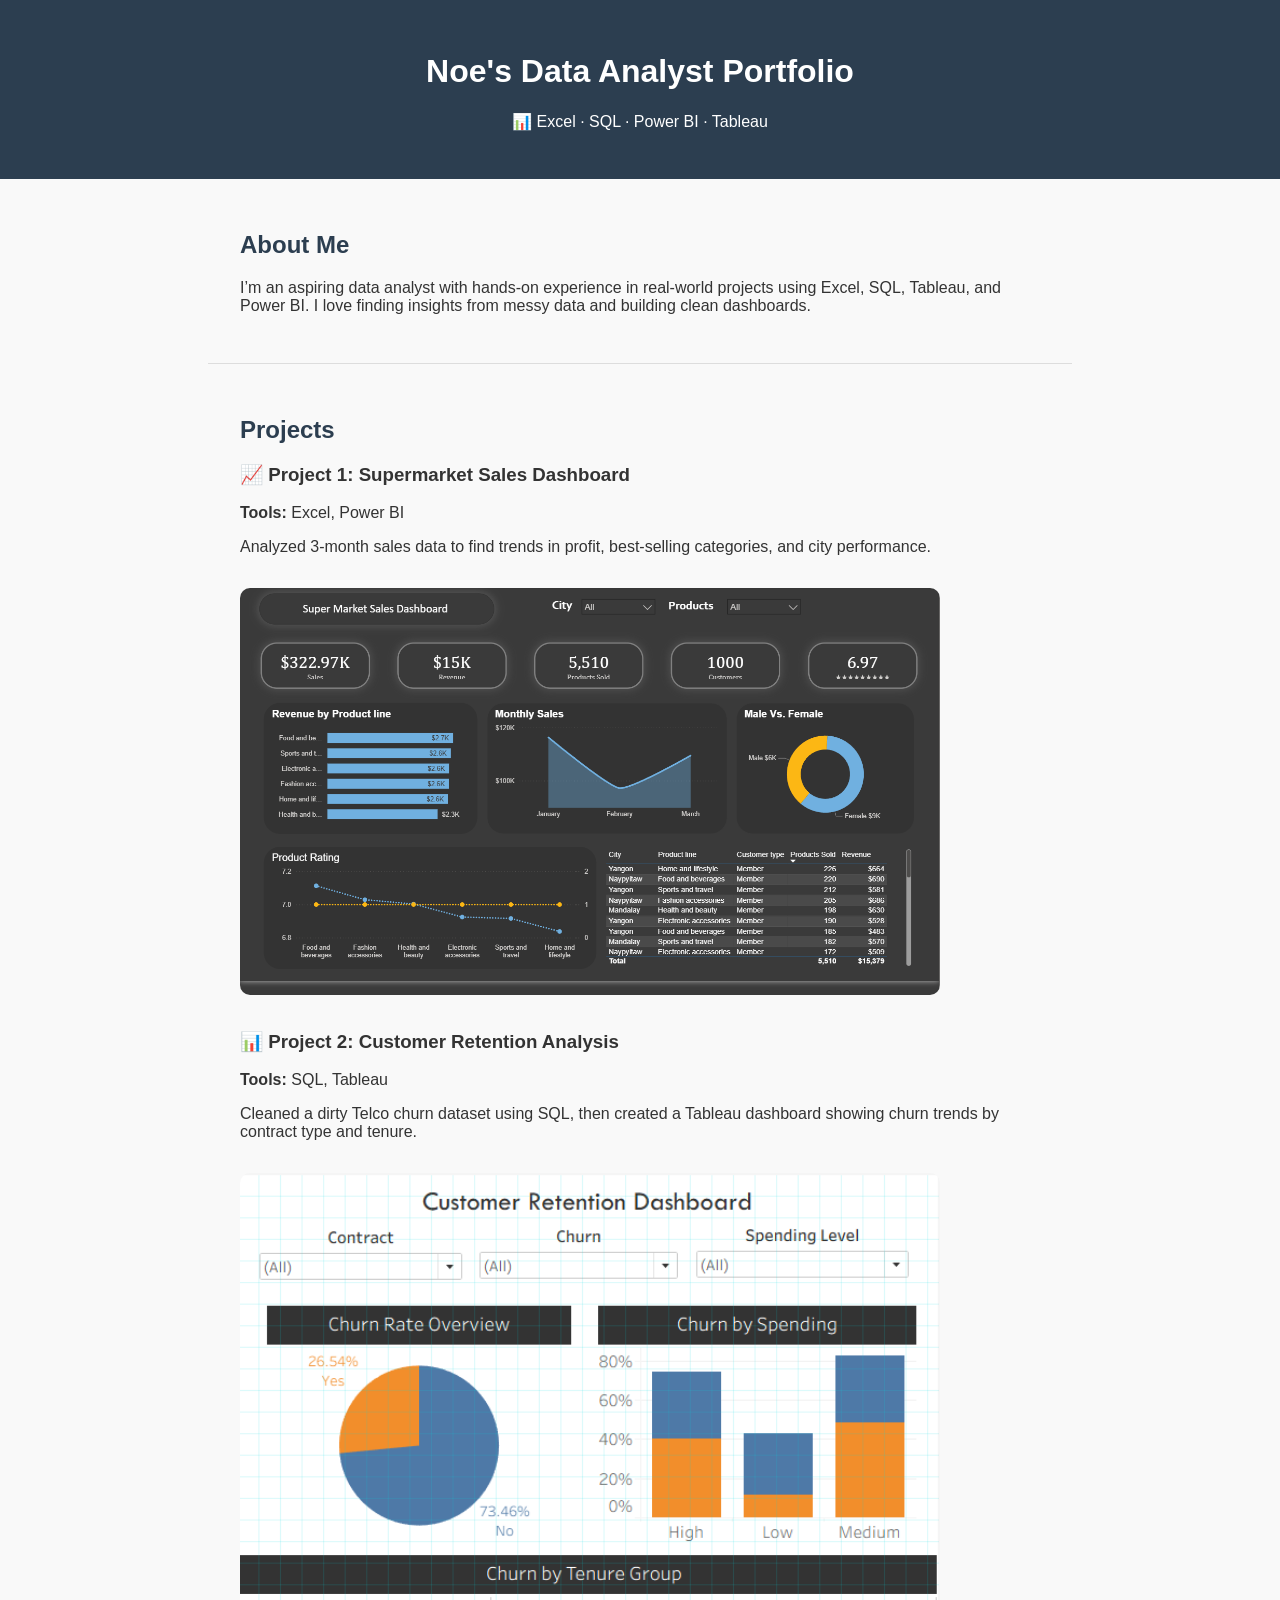
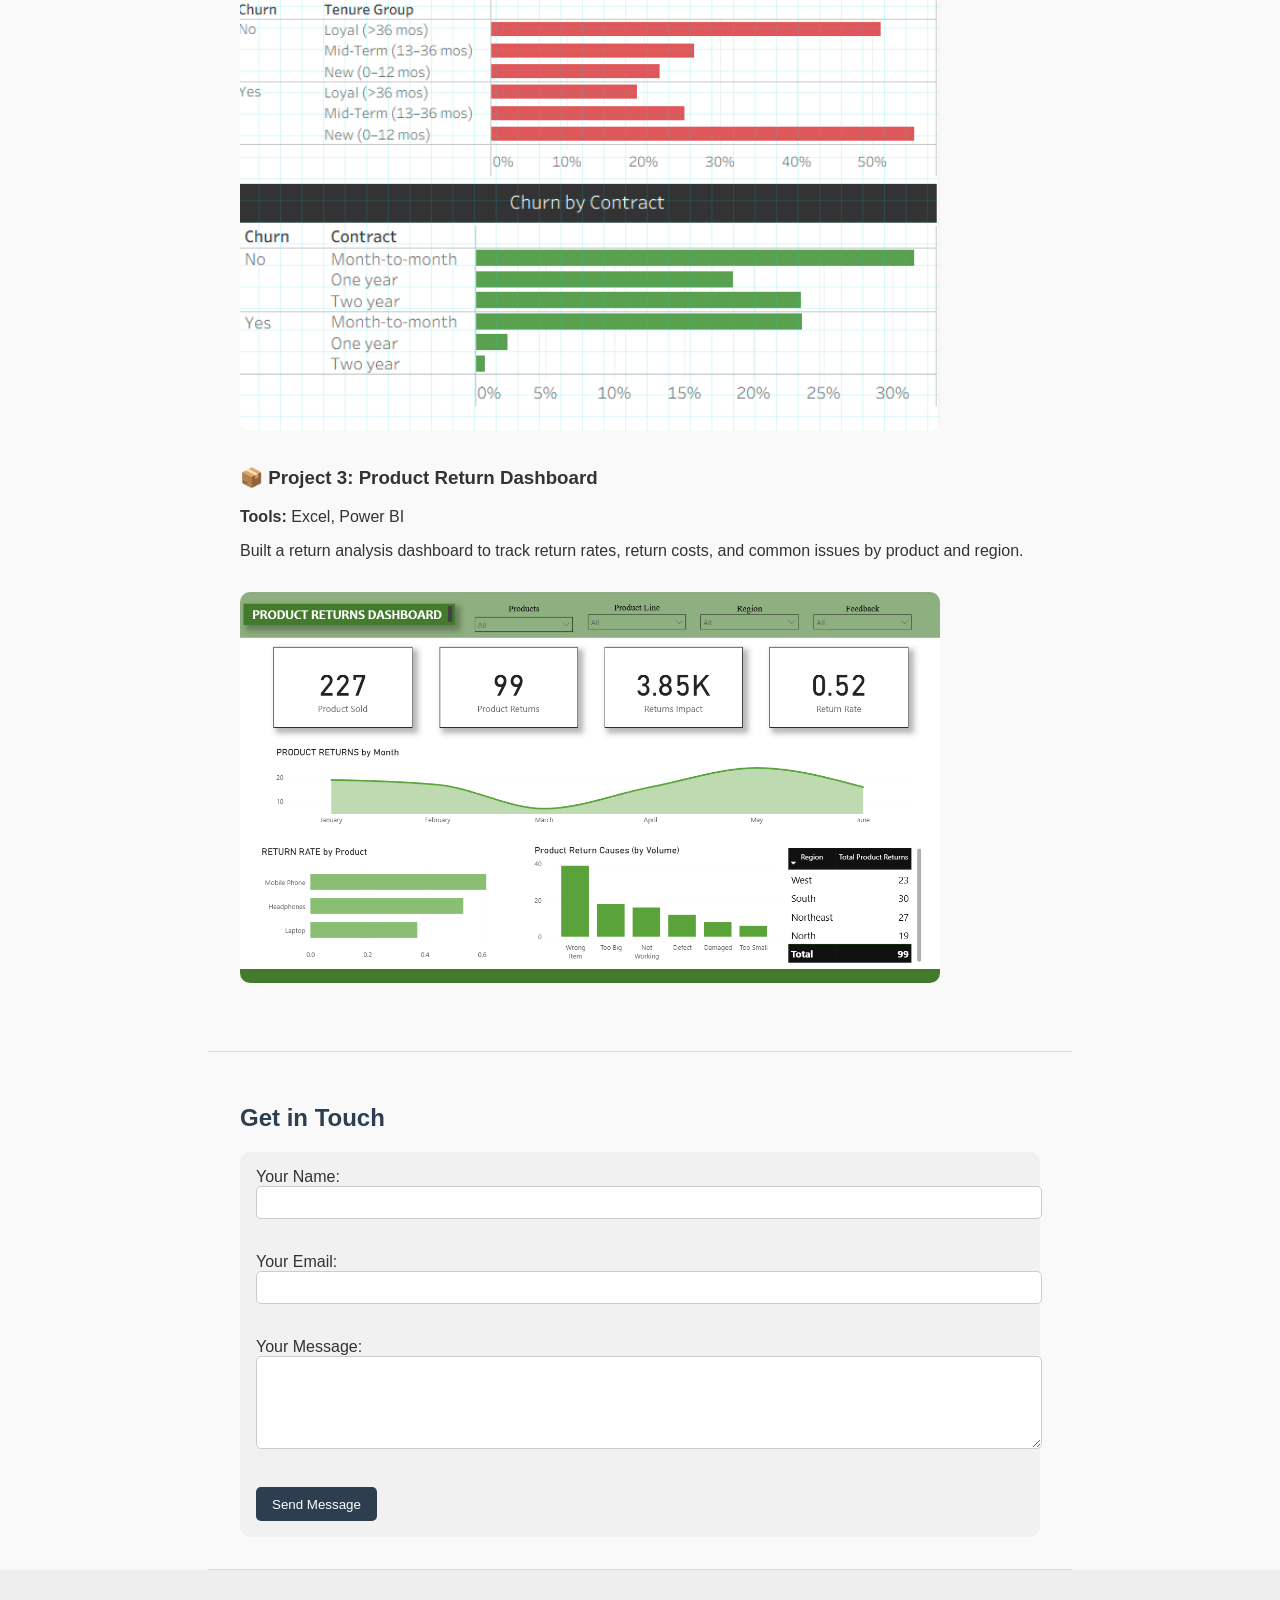
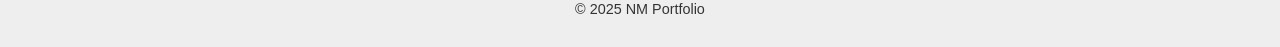
==== index.html @ 923db7e8 "Update index.html" ====
<!DOCTYPE html>
<html lang="en">
<head>
  <meta charset="UTF-8" />
  <meta name="viewport" content="width=device-width, initial-scale=1.0" />
  <title>Data Analyst Portfolio</title>
  <link rel="stylesheet" href="style.css" />
</head>
<body>
  <header>
    <h1>Noe's Data Analyst Portfolio</h1>
    <p>📊 Excel · SQL · Power BI · Tableau</p>
  </header>

  <section id="about">
    <h2>About Me</h2>
    <p>I’m an aspiring data analyst with hands-on experience in real-world projects using Excel, SQL, Tableau, and Power BI. I love finding insights from messy data and building clean dashboards.</p>
  </section>

  <section id="projects">
    <h2>Projects</h2>

    <div class="project">
      <h3>📈 Project 1: Supermarket Sales Dashboard</h3>
      <p><strong>Tools:</strong> Excel, Power BI</p>
      <p>Analyzed 3-month sales data to find trends in profit, best-selling categories, and city performance.</p>
      <img src="supermarket_analysis_db.png" alt="Supermarket Dashboard" />
    </div>

    <div class="project">
      <h3>📊 Project 2: Customer Retention Analysis</h3>
      <p><strong>Tools:</strong> SQL, Tableau</p>
      <p>Cleaned a dirty Telco churn dataset using SQL, then created a Tableau dashboard showing churn trends by contract type and tenure.</p>
      <img src="custmer_retention_db.png" alt="Customer Churn Dashboard" />
    </div>

    <div class="project">
      <h3>📦 Project 3: Product Return Dashboard</h3>
      <p><strong>Tools:</strong> Excel, Power BI</p>
      <p>Built a return analysis dashboard to track return rates, return costs, and common issues by product and region.</p>
      <img src="product_return_db.png" alt="Product Return Dashboard" />
    </div>
  </section>

 <section id="contact">
  <h2>Get in Touch</h2>
  <form action="https://formspree.io/f/xvgqgekr" method="POST">
    
    <!-- 🛡️ Hidden field to catch spam bots -->
    <input type="text" name="_gotcha" style="display:none">

    <!-- 🔁 Redirect after successful submission -->
    <input type="hidden" name="_redirect" value="https://nmanalytics.github.io/thankyou.html">

    <label>Your Name:</label><br>
    <input type="text" name="name" required><br><br>

    <label>Your Email:</label><br>
    <input type="email" name="email" required><br><br>

    <label>Your Message:</label><br>
    <textarea name="message" rows="5" required></textarea><br><br>

    <button type="submit">Send Message</button>
  </form>
</section>

  <footer>
    <p>&copy; 2025 NM Portfolio</p>
  </footer>
</body>
</html>
---- style.css ----
body {
  font-family: 'Segoe UI', sans-serif;
  margin: 0;
  padding: 0;
  background-color: #f9f9f9;
  color: #333;
}

header {
  background-color: #2c3e50;
  color: white;
  padding: 2rem;
  text-align: center;
}

section {
  max-width: 800px;
  margin: auto;
  padding: 2rem;
  border-bottom: 1px solid #ddd;
}

h2 {
  color: #2c3e50;
}

.project {
  margin-bottom: 2rem;
}

.project img {
  width: 100%;
  max-width: 700px;
  border-radius: 10px;
  margin-top: 1rem;
}

footer {
  text-align: center;
  padding: 1rem;
  background-color: #eee;
  font-size: 0.9rem;
}

form {
  background-color: #f1f1f1;
  padding: 1rem;
  border-radius: 10px;
}

input, textarea {
  width: 100%;
  padding: 0.5rem;
  margin-bottom: 1rem;
  border: 1px solid #ccc;
  border-radius: 5px;
}

button {
  background-color: #2c3e50;
  color: white;
  padding: 0.6rem 1rem;
  border: none;
  border-radius: 5px;
  cursor: pointer;
}

button:hover {
  background-color: #1a252f;
}
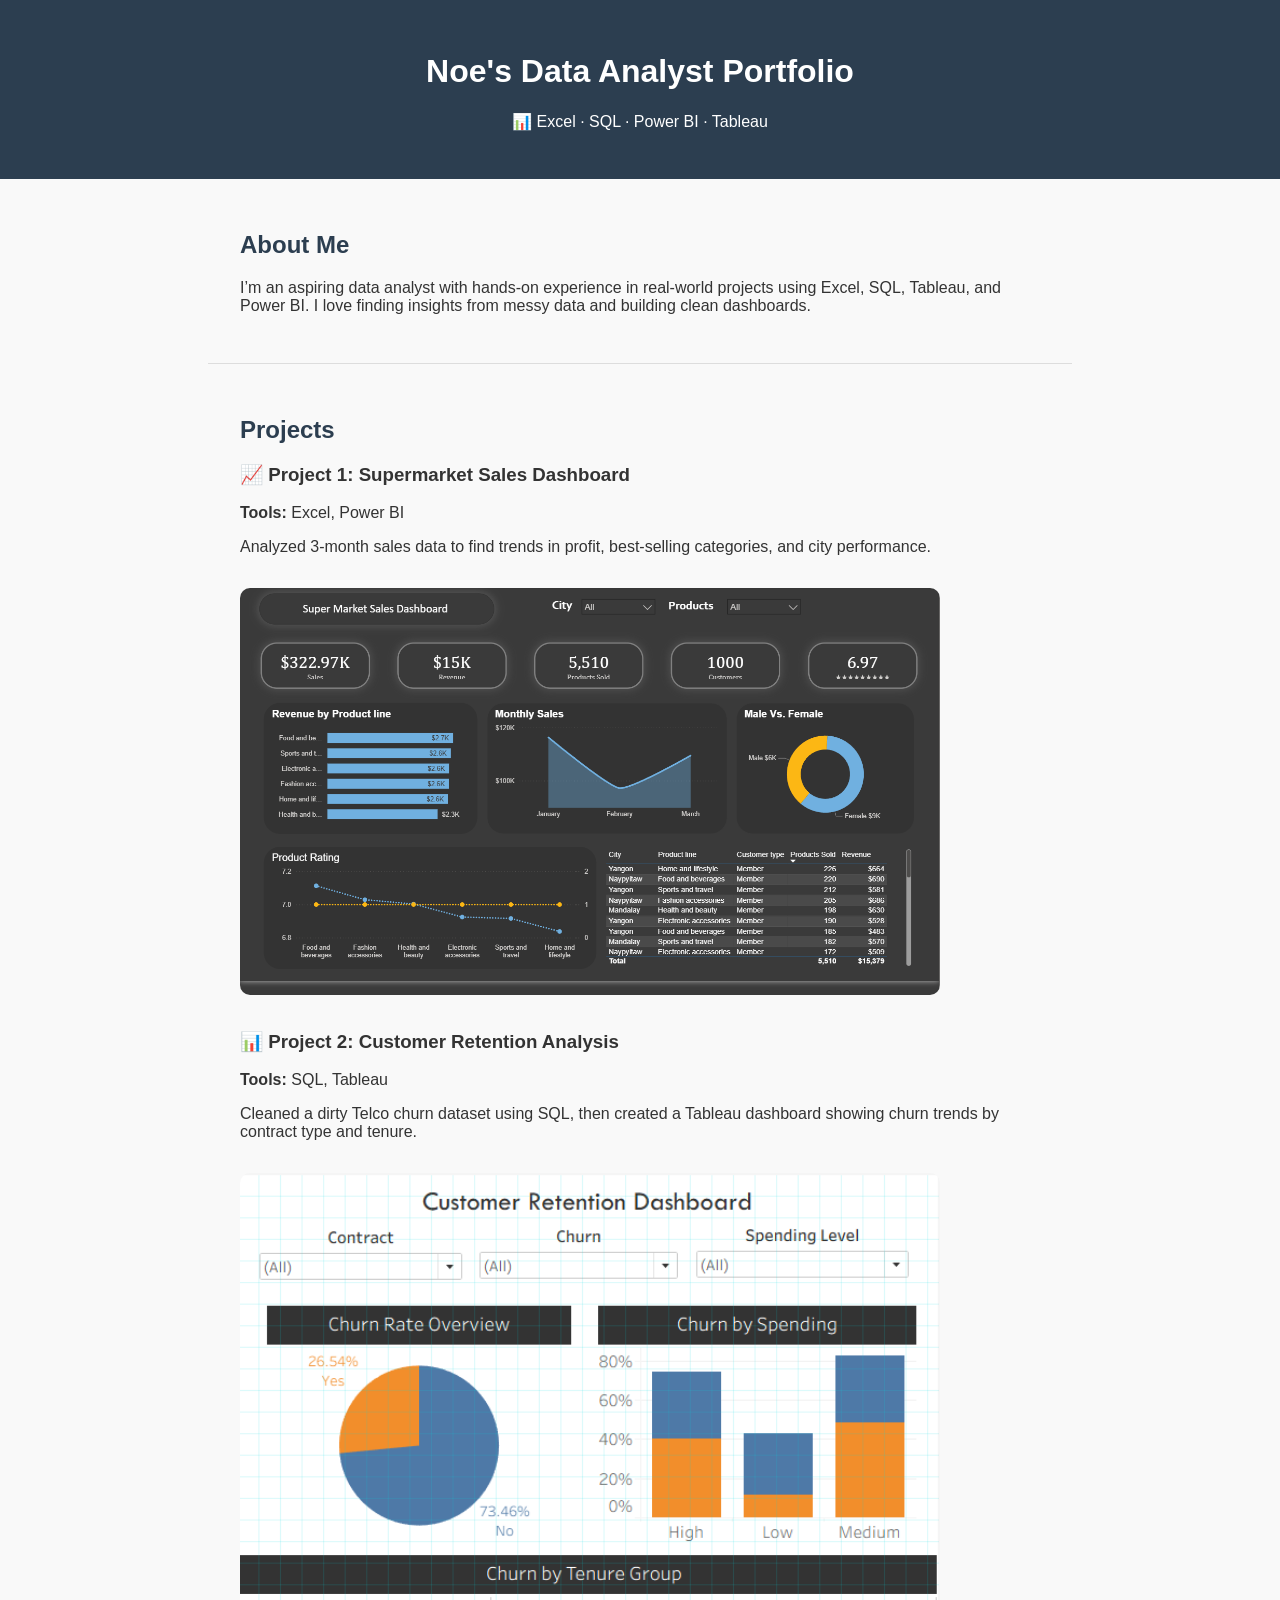
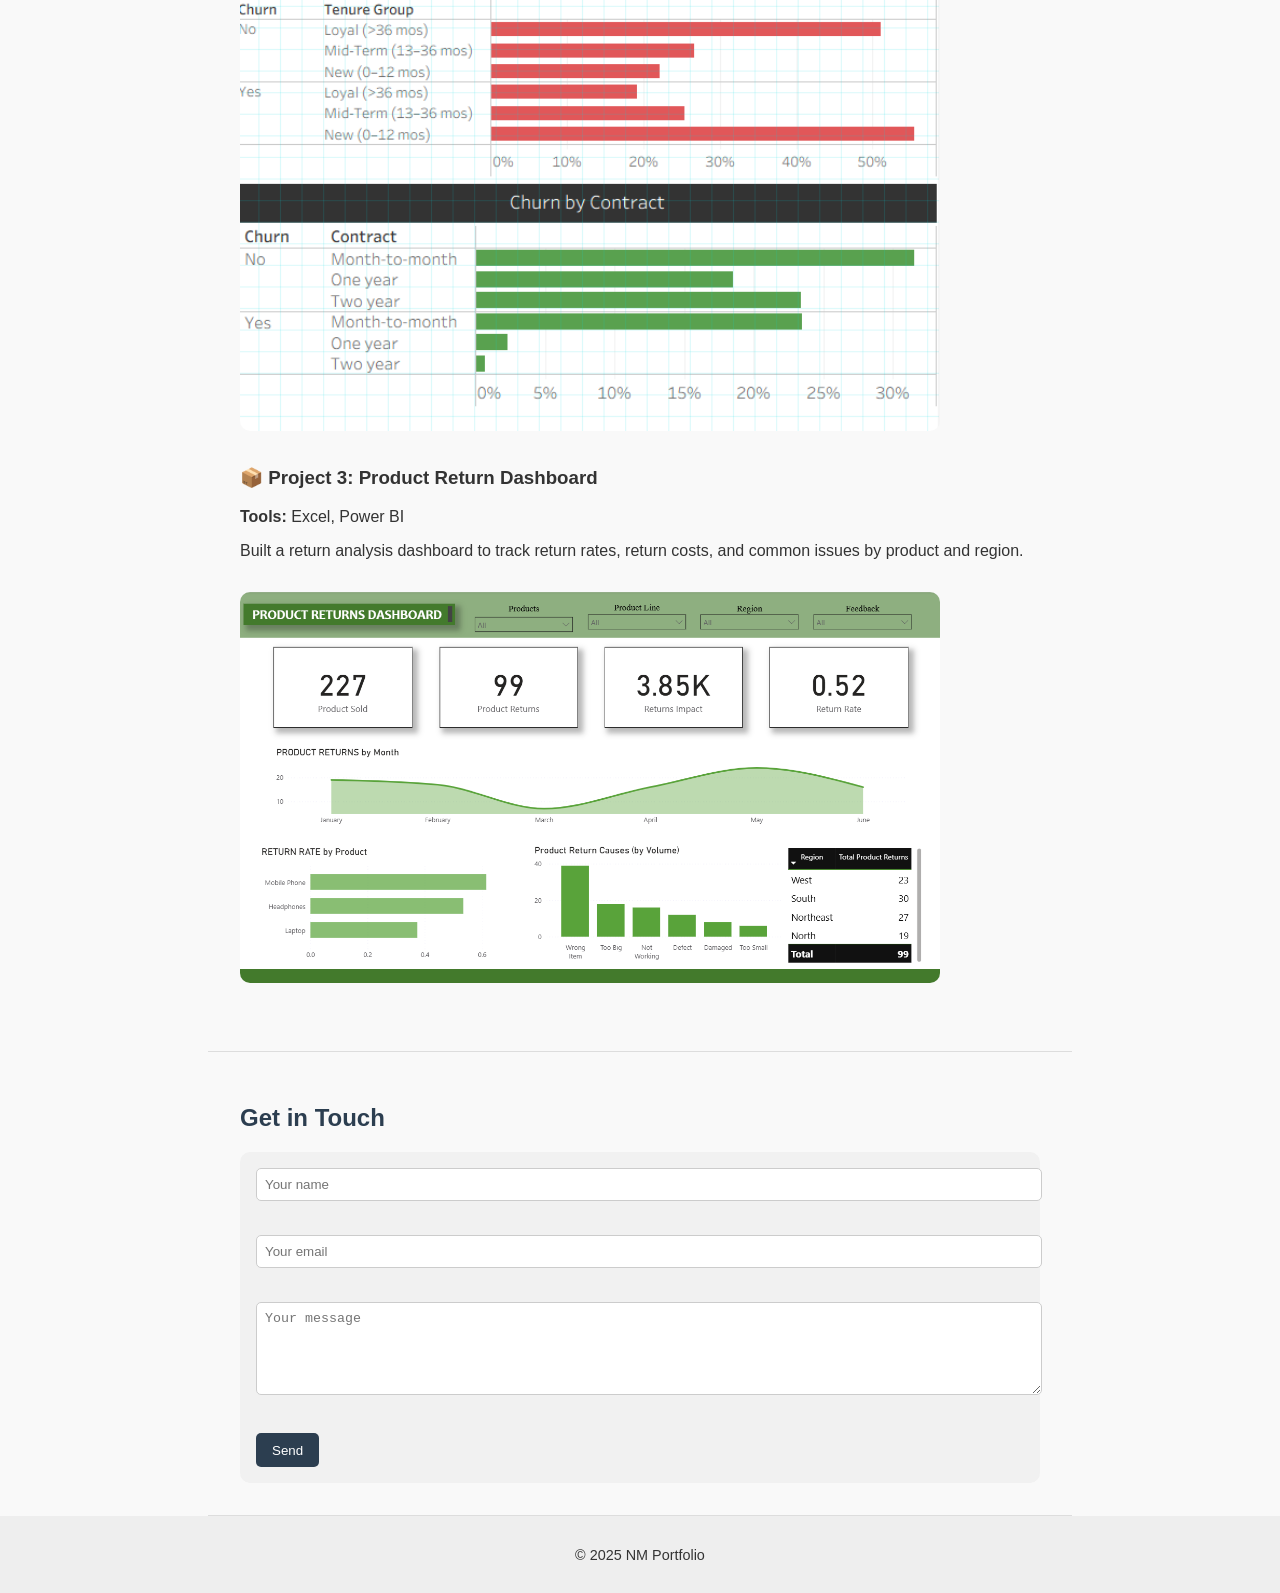
==== commit 2d44059f: "Update index.html" ====
--- a/index.html
+++ b/index.html
@@ -3,7 +3,7 @@
 <head>
   <meta charset="UTF-8" />
   <meta name="viewport" content="width=device-width, initial-scale=1.0" />
-  <title>Data Analyst Portfolio</title>
+  <title>Noe's Data Analyst Portfolio</title>
   <link rel="stylesheet" href="style.css" />
 </head>
 <body>
@@ -42,28 +42,15 @@
     </div>
   </section>
 
- <section id="contact">
-  <h2>Get in Touch</h2>
-  <form action="https://formspree.io/f/xvgqgekr" method="POST">
-    
-    <!-- 🛡️ Hidden field to catch spam bots -->
-    <input type="text" name="_gotcha" style="display:none">
-
-    <!-- 🔁 Redirect after successful submission -->
-    <input type="hidden" name="_redirect" value="https://nmanalytics.github.io/thankyou.html">
-
-    <label>Your Name:</label><br>
-    <input type="text" name="name" required><br><br>
-
-    <label>Your Email:</label><br>
-    <input type="email" name="email" required><br><br>
-
-    <label>Your Message:</label><br>
-    <textarea name="message" rows="5" required></textarea><br><br>
-
-    <button type="submit">Send Message</button>
-  </form>
-</section>
+  <section id="contact">
+    <h2>Get in Touch</h2>
+    <form action="https://formspree.io/f/xvgqgekr" method="POST">
+      <input type="text" name="name" placeholder="Your name" required><br><br>
+      <input type="email" name="email" placeholder="Your email" required><br><br>
+      <textarea name="message" rows="5" placeholder="Your message" required></textarea><br><br>
+      <button type="submit">Send</button>
+    </form>
+  </section>
 
   <footer>
     <p>&copy; 2025 NM Portfolio</p>
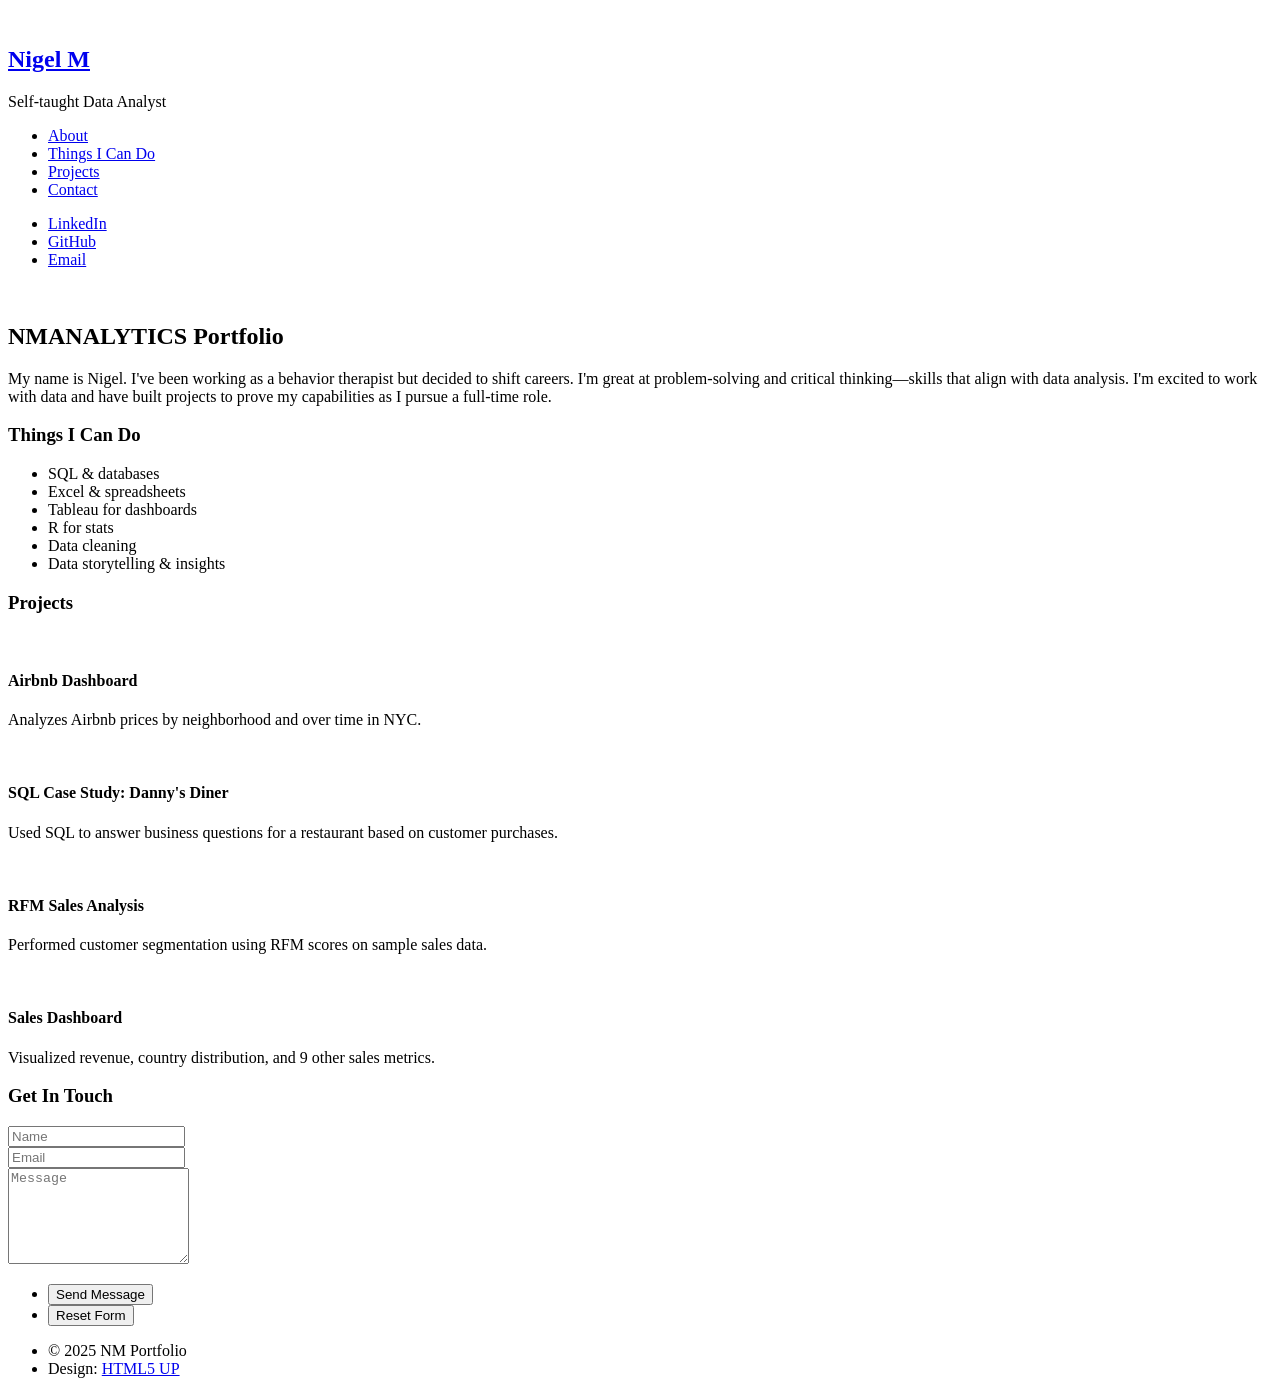
==== commit 1c179d50: "Update index.html" ====
--- a/index.html
+++ b/index.html
@@ -1,59 +1,153 @@
 <!DOCTYPE html>
 <html lang="en">
 <head>
-  <meta charset="UTF-8" />
-  <meta name="viewport" content="width=device-width, initial-scale=1.0" />
+  <meta charset="utf-8">
+  <meta name="viewport" content="width=device-width, initial-scale=1, user-scalable=no">
   <title>Noe's Data Analyst Portfolio</title>
-  <link rel="stylesheet" href="style.css" />
+  <link rel="stylesheet" href="assets/css/main.css">
 </head>
 <body>
-  <header>
-    <h1>Noe's Data Analyst Portfolio</h1>
-    <p>📊 Excel · SQL · Power BI · Tableau</p>
-  </header>
 
-  <section id="about">
-    <h2>About Me</h2>
-    <p>I’m an aspiring data analyst with hands-on experience in real-world projects using Excel, SQL, Tableau, and Power BI. I love finding insights from messy data and building clean dashboards.</p>
+  <!-- Header -->
+  <section id="header">
+    <header>
+      <span class="image avatar"><img src="images/Moxam_Nigel (1).JPG" alt=""></span>
+      <h1 id="logo"><a href="#">Nigel M</a></h1>
+      <p>Self-taught Data Analyst</p>
+    </header>
+    <nav id="nav">
+      <ul>
+        <li><a href="#one" class="scrolly">About</a></li>
+        <li><a href="#two" class="scrolly">Things I Can Do</a></li>
+        <li><a href="#three" class="scrolly active">Projects</a></li>
+        <li><a href="#four" class="scrolly">Contact</a></li>
+      </ul>
+    </nav>
+    <footer>
+      <ul class="icons">
+        <li><a href="https://www.linkedin.com/in/nigel-moxam/" target="_blank" class="icon brands fa-linkedin"><span class="label">LinkedIn</span></a></li>
+        <li><a href="https://github.com/NMAnalytics" target="_blank" class="icon brands fa-github"><span class="label">GitHub</span></a></li>
+        <li><a href="mailto:nigel.moxam96@gmail.com" class="icon solid fa-envelope"><span class="label">Email</span></a></li>
+      </ul>
+    </footer>
   </section>
 
-  <section id="projects">
-    <h2>Projects</h2>
+  <!-- Wrapper -->
+  <div id="wrapper">
 
-    <div class="project">
-      <h3>📈 Project 1: Supermarket Sales Dashboard</h3>
-      <p><strong>Tools:</strong> Excel, Power BI</p>
-      <p>Analyzed 3-month sales data to find trends in profit, best-selling categories, and city performance.</p>
-      <img src="supermarket_analysis_db.png" alt="Supermarket Dashboard" />
-    </div>
+    <!-- About -->
+    <section id="one" class="inactive">
+      <div class="image main" data-position="center">
+        <img src="images/financial-graph-on-technology-abstract-background-picture-id913219882.jpg" alt="">
+      </div>
+      <div class="container">
+        <header class="major">
+          <h2>NMANALYTICS Portfolio</h2>
+        </header>
+        <p>My name is Nigel. I've been working as a behavior therapist but decided to shift careers. I'm great at problem-solving and critical thinking—skills that align with data analysis. I'm excited to work with data and have built projects to prove my capabilities as I pursue a full-time role.</p>
+      </div>
+    </section>
 
-    <div class="project">
-      <h3>📊 Project 2: Customer Retention Analysis</h3>
-      <p><strong>Tools:</strong> SQL, Tableau</p>
-      <p>Cleaned a dirty Telco churn dataset using SQL, then created a Tableau dashboard showing churn trends by contract type and tenure.</p>
-      <img src="custmer_retention_db.png" alt="Customer Churn Dashboard" />
-    </div>
+    <!-- Skills -->
+    <section id="two" class="inactive">
+      <div class="container">
+        <h3>Things I Can Do</h3>
+        <ul class="feature-icons">
+          <li class="icon solid fa-code">SQL & databases</li>
+          <li class="icon solid fa-cubes">Excel & spreadsheets</li>
+          <li class="icon solid fa-book">Tableau for dashboards</li>
+          <li class="icon solid fa-coffee">R for stats</li>
+          <li class="icon solid fa-bolt">Data cleaning</li>
+          <li class="icon solid fa-users">Data storytelling & insights</li>
+        </ul>
+      </div>
+    </section>
 
-    <div class="project">
-      <h3>📦 Project 3: Product Return Dashboard</h3>
-      <p><strong>Tools:</strong> Excel, Power BI</p>
-      <p>Built a return analysis dashboard to track return rates, return costs, and common issues by product and region.</p>
-      <img src="product_return_db.png" alt="Product Return Dashboard" />
-    </div>
-  </section>
+    <!-- Projects -->
+    <section id="three">
+      <div class="container">
+        <h3>Projects</h3>
+        <div class="features">
+          <article>
+            <a href="https://public.tableau.com/app/profile/nmanalytics/viz/Airbnb_16697512458380/Dashboard1" target="_blank" class="image"><img src="images/Airb.jpeg" alt=""></a>
+            <div class="inner">
+              <h4>Airbnb Dashboard</h4>
+              <p>Analyzes Airbnb prices by neighborhood and over time in NYC.</p>
+            </div>
+          </article>
+          <article>
+            <a href="https://github.com/NMAnalytics/Project-1-" target="_blank" class="image"><img src="images/dannys.diner_1_400x300.jpg" alt=""></a>
+            <div class="inner">
+              <h4>SQL Case Study: Danny's Diner</h4>
+              <p>Used SQL to answer business questions for a restaurant based on customer purchases.</p>
+            </div>
+          </article>
+          <article>
+            <a href="https://github.com/NMAnalytics/Project-2" target="_blank" class="image"><img src="images/chart-data-desk.jpg" alt=""></a>
+            <div class="inner">
+              <h4>RFM Sales Analysis</h4>
+              <p>Performed customer segmentation using RFM scores on sample sales data.</p>
+            </div>
+          </article>
+          <article>
+            <a href="https://public.tableau.com/app/profile/nmanalytics/viz/DataProject2_16763968633230/Dashboard4" target="_blank" class="image"><img src="images/inputs_tableau pic.png" alt=""></a>
+            <div class="inner">
+              <h4>Sales Dashboard</h4>
+              <p>Visualized revenue, country distribution, and 9 other sales metrics.</p>
+            </div>
+          </article>
+        </div>
+      </div>
+    </section>
 
-  <section id="contact">
-    <h2>Get in Touch</h2>
-    <form action="https://formspree.io/f/xvgqgekr" method="POST">
-      <input type="text" name="name" placeholder="Your name" required><br><br>
-      <input type="email" name="email" placeholder="Your email" required><br><br>
-      <textarea name="message" rows="5" placeholder="Your message" required></textarea><br><br>
-      <button type="submit">Send</button>
-    </form>
-  </section>
+    <!-- Contact -->
+    <section id="four">
+      <div class="container">
+        <h3>Get In Touch</h3>
+        <form action="https://formspree.io/f/xvgqgekr" method="POST">
+          <div class="row gtr-uniform">
+            <div class="col-6 col-12-xsmall">
+              <input type="text" name="name" placeholder="Name" required />
+            </div>
+            <div class="col-6 col-12-xsmall">
+              <input type="email" name="email" placeholder="Email" required />
+            </div>
+            <div class="col-12">
+              <textarea name="message" placeholder="Message" rows="6" required></textarea>
+            </div>
+            <div class="col-12">
+              <ul class="actions">
+                <li><input type="submit" class="primary" value="Send Message"></li>
+                <li><input type="reset" value="Reset Form"></li>
+              </ul>
+            </div>
+          </div>
+        </form>
+      </div>
+    </section>
 
-  <footer>
-    <p>&copy; 2025 NM Portfolio</p>
-  </footer>
+    <!-- Footer -->
+    <section id="footer">
+      <div class="container">
+        <ul class="copyright">
+          <li>&copy; 2025 NM Portfolio</li>
+          <li>Design: <a href="http://html5up.net">HTML5 UP</a></li>
+        </ul>
+      </div>
+    </section>
+
+  </div>
+
+  <!-- Scripts (Temporarily disabled to prevent form interference) -->
+  <!--
+  <script src="assets/js/jquery.min.js"></script>
+  <script src="assets/js/jquery.scrollex.min.js"></script>
+  <script src="assets/js/jquery.scrolly.min.js"></script>
+  <script src="assets/js/browser.min.js"></script>
+  <script src="assets/js/breakpoints.min.js"></script>
+  <script src="assets/js/util.js"></script>
+  <script src="assets/js/main.js"></script>
+  -->
+
 </body>
 </html>
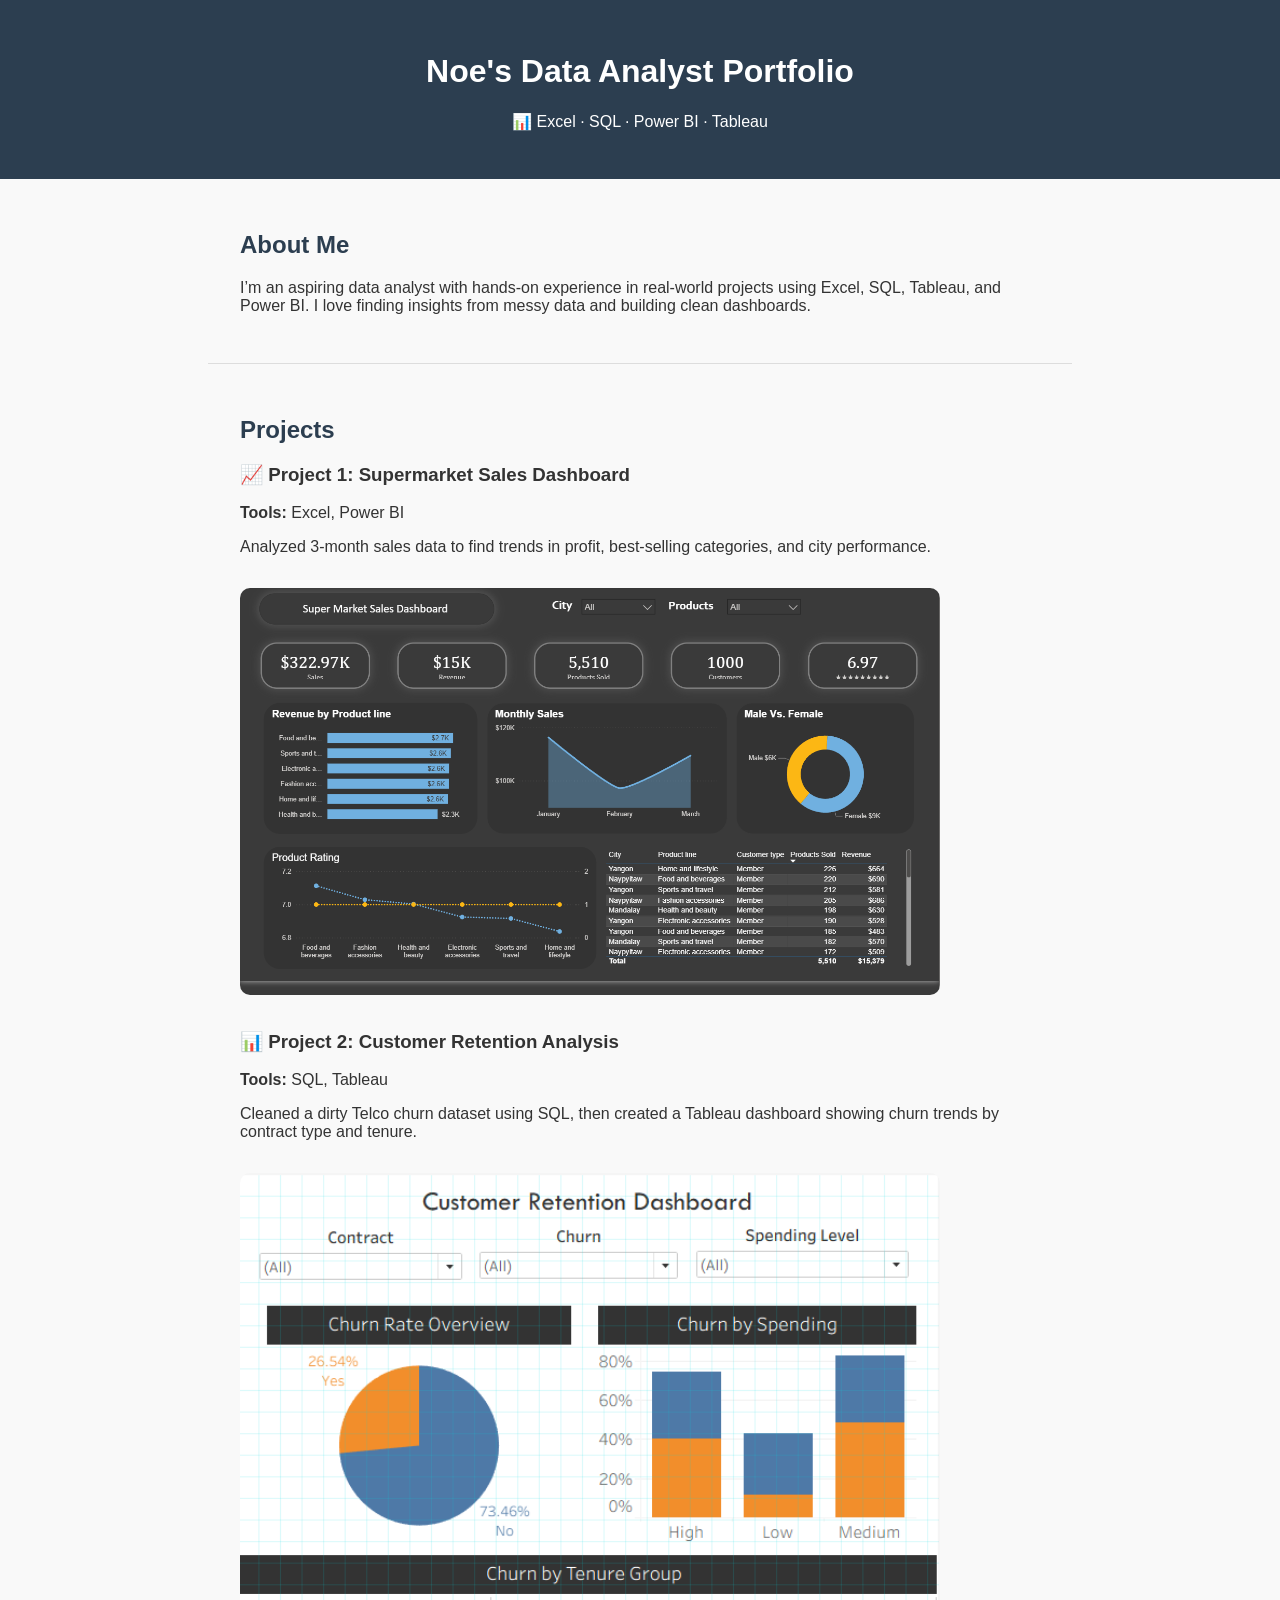
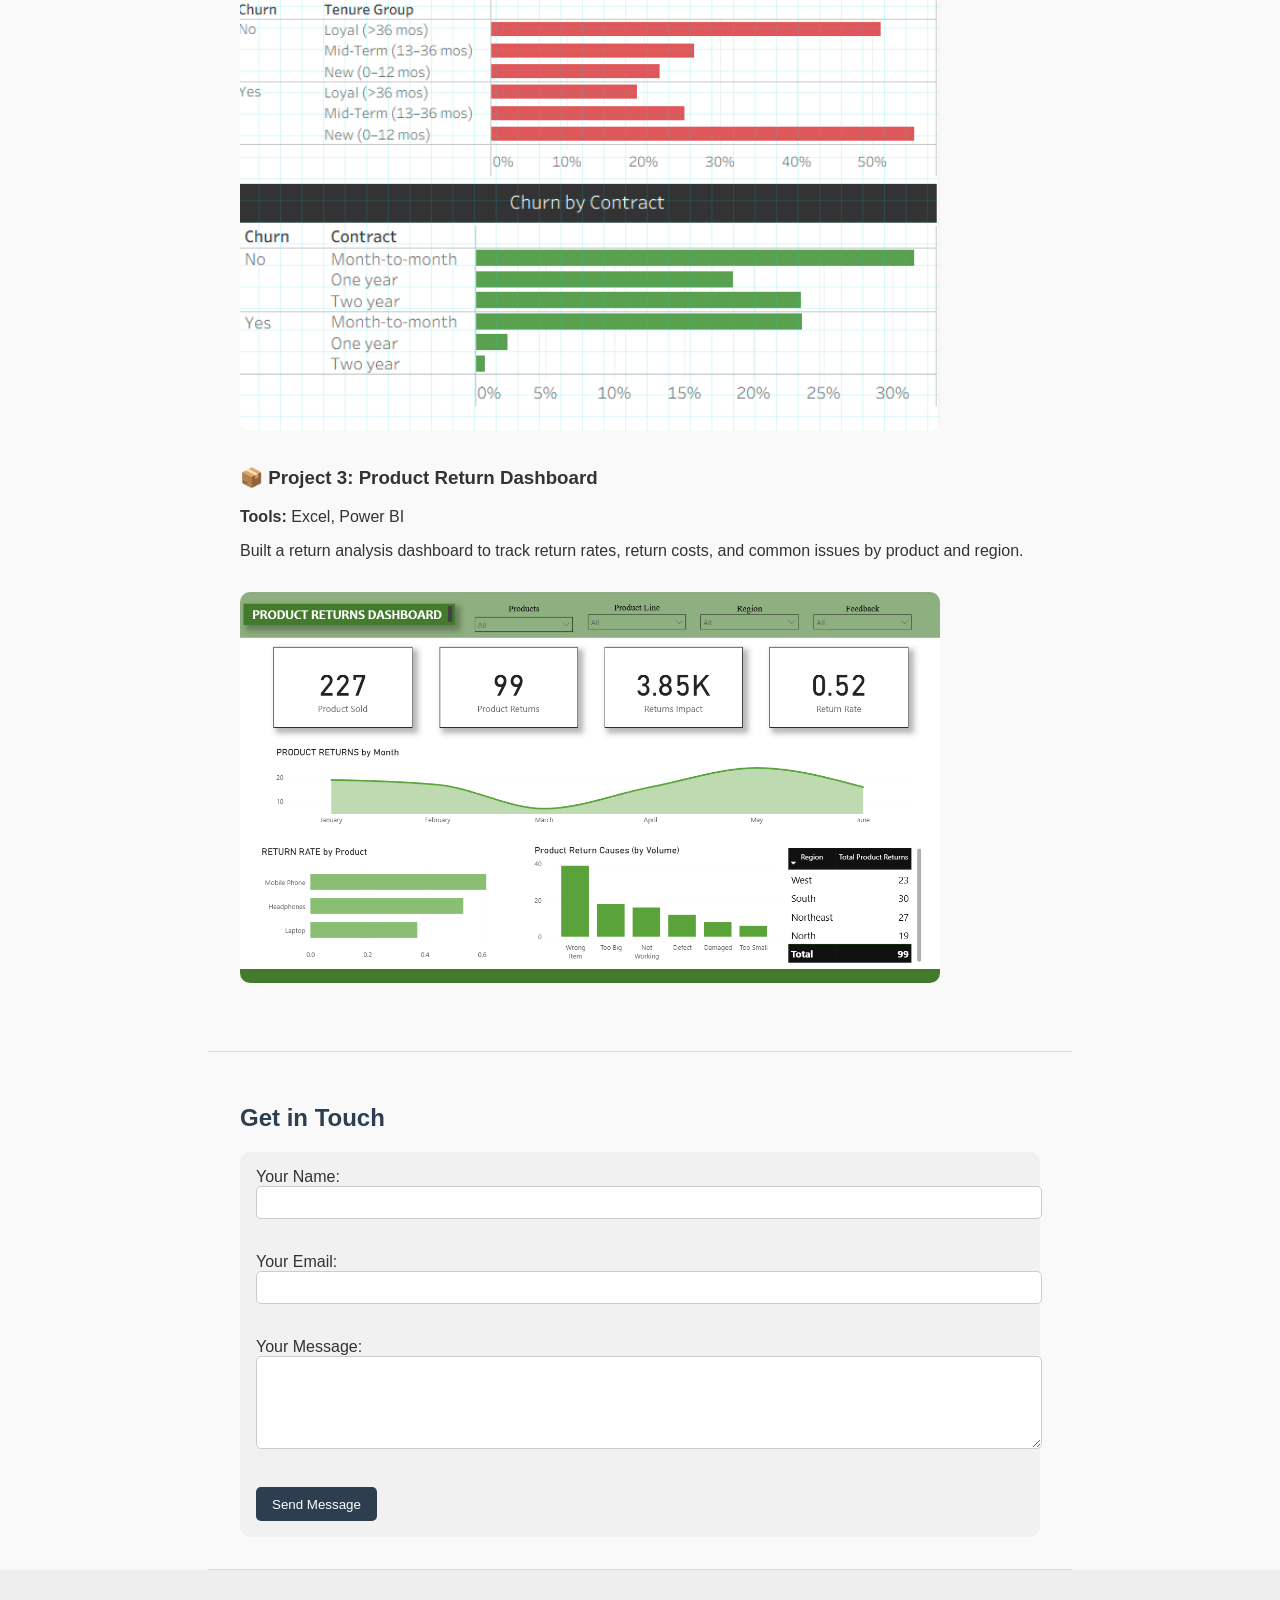
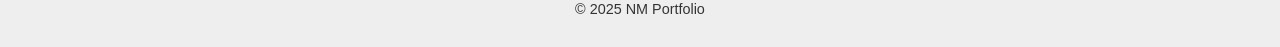
==== commit 386fc03b: "Create index.html" ====
--- a/index.html
+++ b/index.html
@@ -1,153 +1,73 @@
 <!DOCTYPE html>
 <html lang="en">
 <head>
-  <meta charset="utf-8">
-  <meta name="viewport" content="width=device-width, initial-scale=1, user-scalable=no">
+  <meta charset="UTF-8" />
+  <meta name="viewport" content="width=device-width, initial-scale=1.0" />
   <title>Noe's Data Analyst Portfolio</title>
-  <link rel="stylesheet" href="assets/css/main.css">
+  <link rel="stylesheet" href="style.css" />
 </head>
 <body>
 
-  <!-- Header -->
-  <section id="header">
-    <header>
-      <span class="image avatar"><img src="images/Moxam_Nigel (1).JPG" alt=""></span>
-      <h1 id="logo"><a href="#">Nigel M</a></h1>
-      <p>Self-taught Data Analyst</p>
-    </header>
-    <nav id="nav">
-      <ul>
-        <li><a href="#one" class="scrolly">About</a></li>
-        <li><a href="#two" class="scrolly">Things I Can Do</a></li>
-        <li><a href="#three" class="scrolly active">Projects</a></li>
-        <li><a href="#four" class="scrolly">Contact</a></li>
-      </ul>
-    </nav>
-    <footer>
-      <ul class="icons">
-        <li><a href="https://www.linkedin.com/in/nigel-moxam/" target="_blank" class="icon brands fa-linkedin"><span class="label">LinkedIn</span></a></li>
-        <li><a href="https://github.com/NMAnalytics" target="_blank" class="icon brands fa-github"><span class="label">GitHub</span></a></li>
-        <li><a href="mailto:nigel.moxam96@gmail.com" class="icon solid fa-envelope"><span class="label">Email</span></a></li>
-      </ul>
-    </footer>
+  <header>
+    <h1>Noe's Data Analyst Portfolio</h1>
+    <p>📊 Excel · SQL · Power BI · Tableau</p>
+  </header>
+
+  <section id="about">
+    <h2>About Me</h2>
+    <p>
+      I’m an aspiring data analyst with hands-on experience in real-world projects using Excel, SQL, Tableau, and Power BI. I love finding insights from messy data and building clean dashboards.
+    </p>
   </section>
 
-  <!-- Wrapper -->
-  <div id="wrapper">
+  <section id="projects">
+    <h2>Projects</h2>
 
-    <!-- About -->
-    <section id="one" class="inactive">
-      <div class="image main" data-position="center">
-        <img src="images/financial-graph-on-technology-abstract-background-picture-id913219882.jpg" alt="">
-      </div>
-      <div class="container">
-        <header class="major">
-          <h2>NMANALYTICS Portfolio</h2>
-        </header>
-        <p>My name is Nigel. I've been working as a behavior therapist but decided to shift careers. I'm great at problem-solving and critical thinking—skills that align with data analysis. I'm excited to work with data and have built projects to prove my capabilities as I pursue a full-time role.</p>
-      </div>
-    </section>
+    <div class="project">
+      <h3>📈 Project 1: Supermarket Sales Dashboard</h3>
+      <p><strong>Tools:</strong> Excel, Power BI</p>
+      <p>Analyzed 3-month sales data to find trends in profit, best-selling categories, and city performance.</p>
+      <img src="supermarket_analysis_db.png" alt="Supermarket Dashboard" />
+    </div>
 
-    <!-- Skills -->
-    <section id="two" class="inactive">
-      <div class="container">
-        <h3>Things I Can Do</h3>
-        <ul class="feature-icons">
-          <li class="icon solid fa-code">SQL & databases</li>
-          <li class="icon solid fa-cubes">Excel & spreadsheets</li>
-          <li class="icon solid fa-book">Tableau for dashboards</li>
-          <li class="icon solid fa-coffee">R for stats</li>
-          <li class="icon solid fa-bolt">Data cleaning</li>
-          <li class="icon solid fa-users">Data storytelling & insights</li>
-        </ul>
-      </div>
-    </section>
+    <div class="project">
+      <h3>📊 Project 2: Customer Retention Analysis</h3>
+      <p><strong>Tools:</strong> SQL, Tableau</p>
+      <p>Cleaned a dirty Telco churn dataset using SQL, then created a Tableau dashboard showing churn trends by contract type and tenure.</p>
+      <img src="custmer_retention_db.png" alt="Customer Churn Dashboard" />
+    </div>
 
-    <!-- Projects -->
-    <section id="three">
-      <div class="container">
-        <h3>Projects</h3>
-        <div class="features">
-          <article>
-            <a href="https://public.tableau.com/app/profile/nmanalytics/viz/Airbnb_16697512458380/Dashboard1" target="_blank" class="image"><img src="images/Airb.jpeg" alt=""></a>
-            <div class="inner">
-              <h4>Airbnb Dashboard</h4>
-              <p>Analyzes Airbnb prices by neighborhood and over time in NYC.</p>
-            </div>
-          </article>
-          <article>
-            <a href="https://github.com/NMAnalytics/Project-1-" target="_blank" class="image"><img src="images/dannys.diner_1_400x300.jpg" alt=""></a>
-            <div class="inner">
-              <h4>SQL Case Study: Danny's Diner</h4>
-              <p>Used SQL to answer business questions for a restaurant based on customer purchases.</p>
-            </div>
-          </article>
-          <article>
-            <a href="https://github.com/NMAnalytics/Project-2" target="_blank" class="image"><img src="images/chart-data-desk.jpg" alt=""></a>
-            <div class="inner">
-              <h4>RFM Sales Analysis</h4>
-              <p>Performed customer segmentation using RFM scores on sample sales data.</p>
-            </div>
-          </article>
-          <article>
-            <a href="https://public.tableau.com/app/profile/nmanalytics/viz/DataProject2_16763968633230/Dashboard4" target="_blank" class="image"><img src="images/inputs_tableau pic.png" alt=""></a>
-            <div class="inner">
-              <h4>Sales Dashboard</h4>
-              <p>Visualized revenue, country distribution, and 9 other sales metrics.</p>
-            </div>
-          </article>
-        </div>
-      </div>
-    </section>
+    <div class="project">
+      <h3>📦 Project 3: Product Return Dashboard</h3>
+      <p><strong>Tools:</strong> Excel, Power BI</p>
+      <p>Built a return analysis dashboard to track return rates, return costs, and common issues by product and region.</p>
+      <img src="product_return_db.png" alt="Product Return Dashboard" />
+    </div>
+  </section>
 
-    <!-- Contact -->
-    <section id="four">
-      <div class="container">
-        <h3>Get In Touch</h3>
-        <form action="https://formspree.io/f/xvgqgekr" method="POST">
-          <div class="row gtr-uniform">
-            <div class="col-6 col-12-xsmall">
-              <input type="text" name="name" placeholder="Name" required />
-            </div>
-            <div class="col-6 col-12-xsmall">
-              <input type="email" name="email" placeholder="Email" required />
-            </div>
-            <div class="col-12">
-              <textarea name="message" placeholder="Message" rows="6" required></textarea>
-            </div>
-            <div class="col-12">
-              <ul class="actions">
-                <li><input type="submit" class="primary" value="Send Message"></li>
-                <li><input type="reset" value="Reset Form"></li>
-              </ul>
-            </div>
-          </div>
-        </form>
-      </div>
-    </section>
+  <section id="contact">
+    <h2>Get in Touch</h2>
+    <form action="https://formspree.io/f/xvgqgekr" method="POST">
 
-    <!-- Footer -->
-    <section id="footer">
-      <div class="container">
-        <ul class="copyright">
-          <li>&copy; 2025 NM Portfolio</li>
-          <li>Design: <a href="http://html5up.net">HTML5 UP</a></li>
-        </ul>
-      </div>
-    </section>
+      <!-- 🛡️ Hidden anti-spam field -->
+      <input type="text" name="_gotcha" style="display:none" autocomplete="off">
 
-  </div>
+      <label for="name">Your Name:</label><br>
+      <input type="text" name="name" id="name" required autocomplete="name"><br><br>
 
-  <!-- Scripts (Temporarily disabled to prevent form interference) -->
-  <!--
-  <script src="assets/js/jquery.min.js"></script>
-  <script src="assets/js/jquery.scrollex.min.js"></script>
-  <script src="assets/js/jquery.scrolly.min.js"></script>
-  <script src="assets/js/browser.min.js"></script>
-  <script src="assets/js/breakpoints.min.js"></script>
-  <script src="assets/js/util.js"></script>
-  <script src="assets/js/main.js"></script>
-  -->
+      <label for="email">Your Email:</label><br>
+      <input type="email" name="email" id="email" required autocomplete="email"><br><br>
+
+      <label for="message">Your Message:</label><br>
+      <textarea name="message" id="message" rows="5" required autocomplete="on"></textarea><br><br>
+
+      <button type="submit">Send Message</button>
+    </form>
+  </section>
+
+  <footer>
+    <p>&copy; 2025 NM Portfolio</p>
+  </footer>
 
 </body>
 </html>
--- a/style.css
+++ b/style.css
@@ -0,0 +1,70 @@
+body {
+  font-family: 'Segoe UI', sans-serif;
+  margin: 0;
+  padding: 0;
+  background-color: #f9f9f9;
+  color: #333;
+}
+
+header {
+  background-color: #2c3e50;
+  color: white;
+  padding: 2rem;
+  text-align: center;
+}
+
+section {
+  max-width: 800px;
+  margin: auto;
+  padding: 2rem;
+  border-bottom: 1px solid #ddd;
+}
+
+h2 {
+  color: #2c3e50;
+}
+
+.project {
+  margin-bottom: 2rem;
+}
+
+.project img {
+  width: 100%;
+  max-width: 700px;
+  border-radius: 10px;
+  margin-top: 1rem;
+}
+
+footer {
+  text-align: center;
+  padding: 1rem;
+  background-color: #eee;
+  font-size: 0.9rem;
+}
+
+form {
+  background-color: #f1f1f1;
+  padding: 1rem;
+  border-radius: 10px;
+}
+
+input, textarea {
+  width: 100%;
+  padding: 0.5rem;
+  margin-bottom: 1rem;
+  border: 1px solid #ccc;
+  border-radius: 5px;
+}
+
+button {
+  background-color: #2c3e50;
+  color: white;
+  padding: 0.6rem 1rem;
+  border: none;
+  border-radius: 5px;
+  cursor: pointer;
+}
+
+button:hover {
+  background-color: #1a252f;
+}
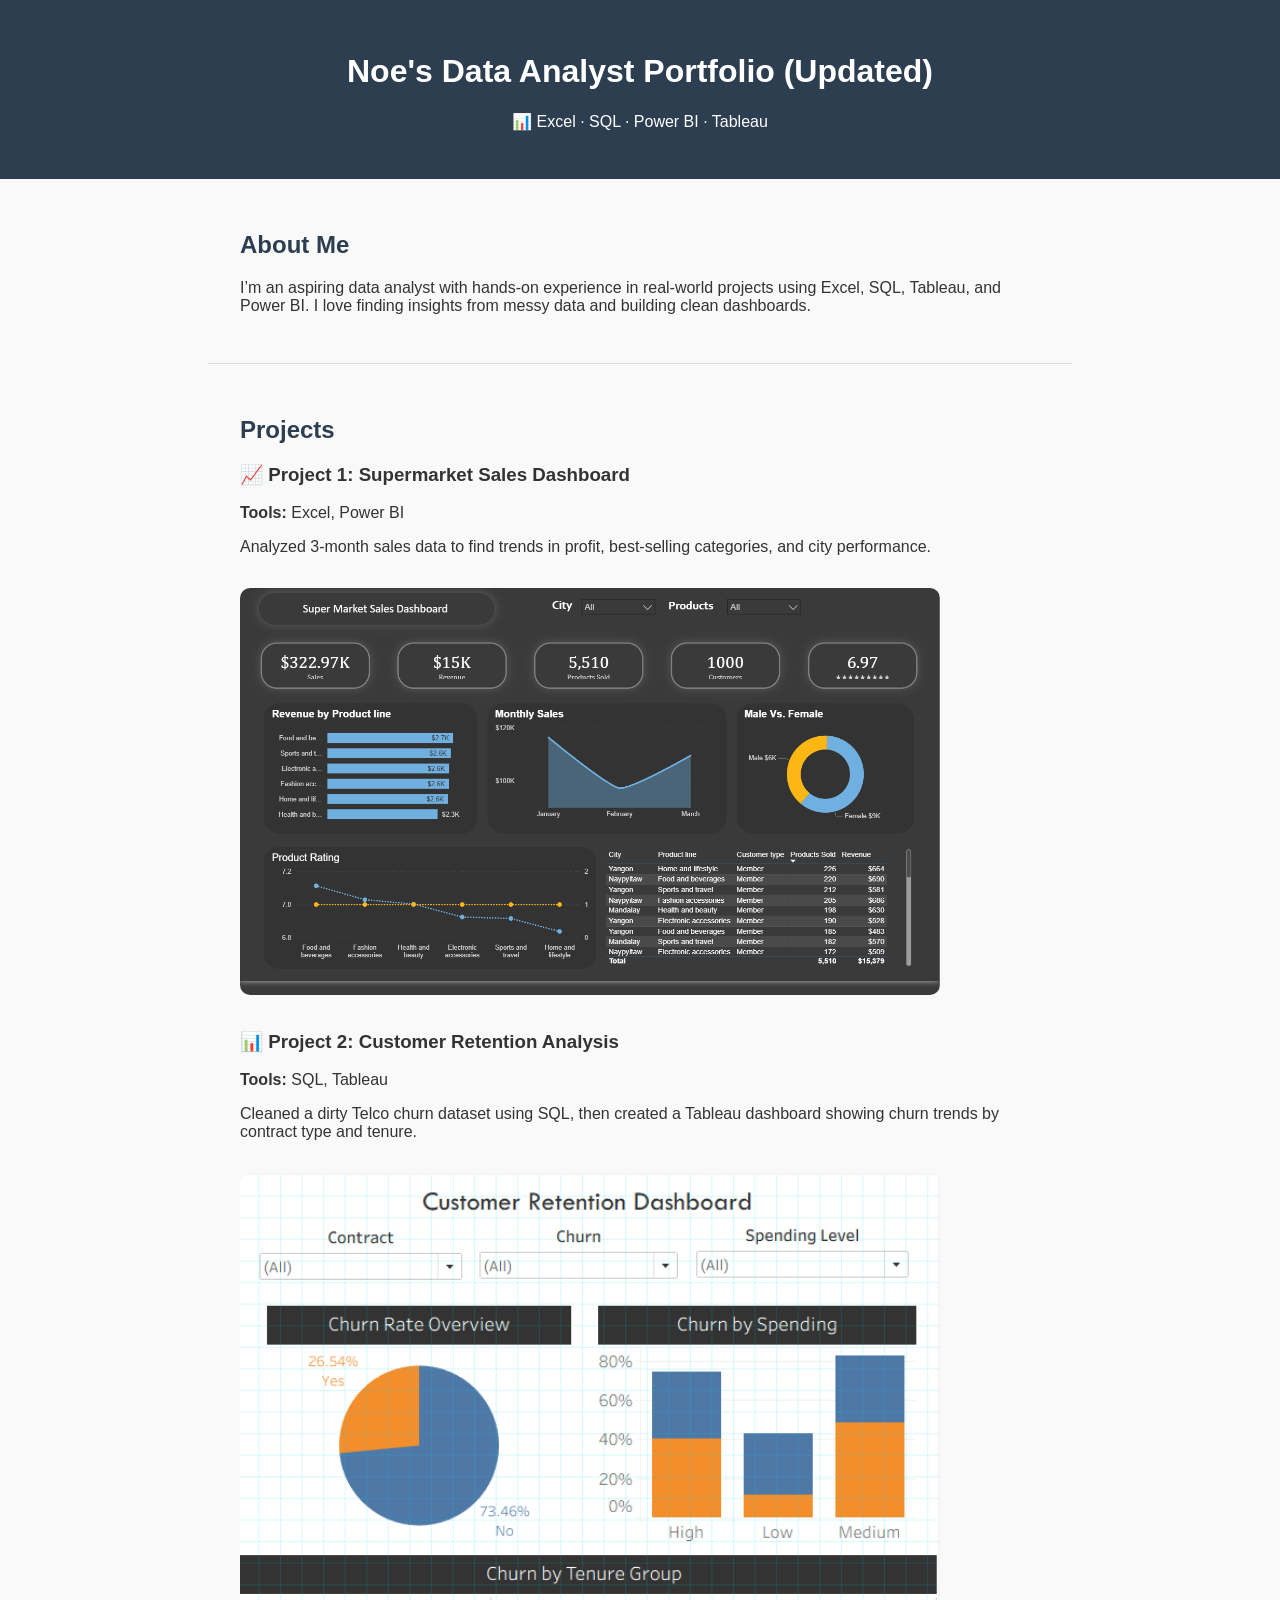
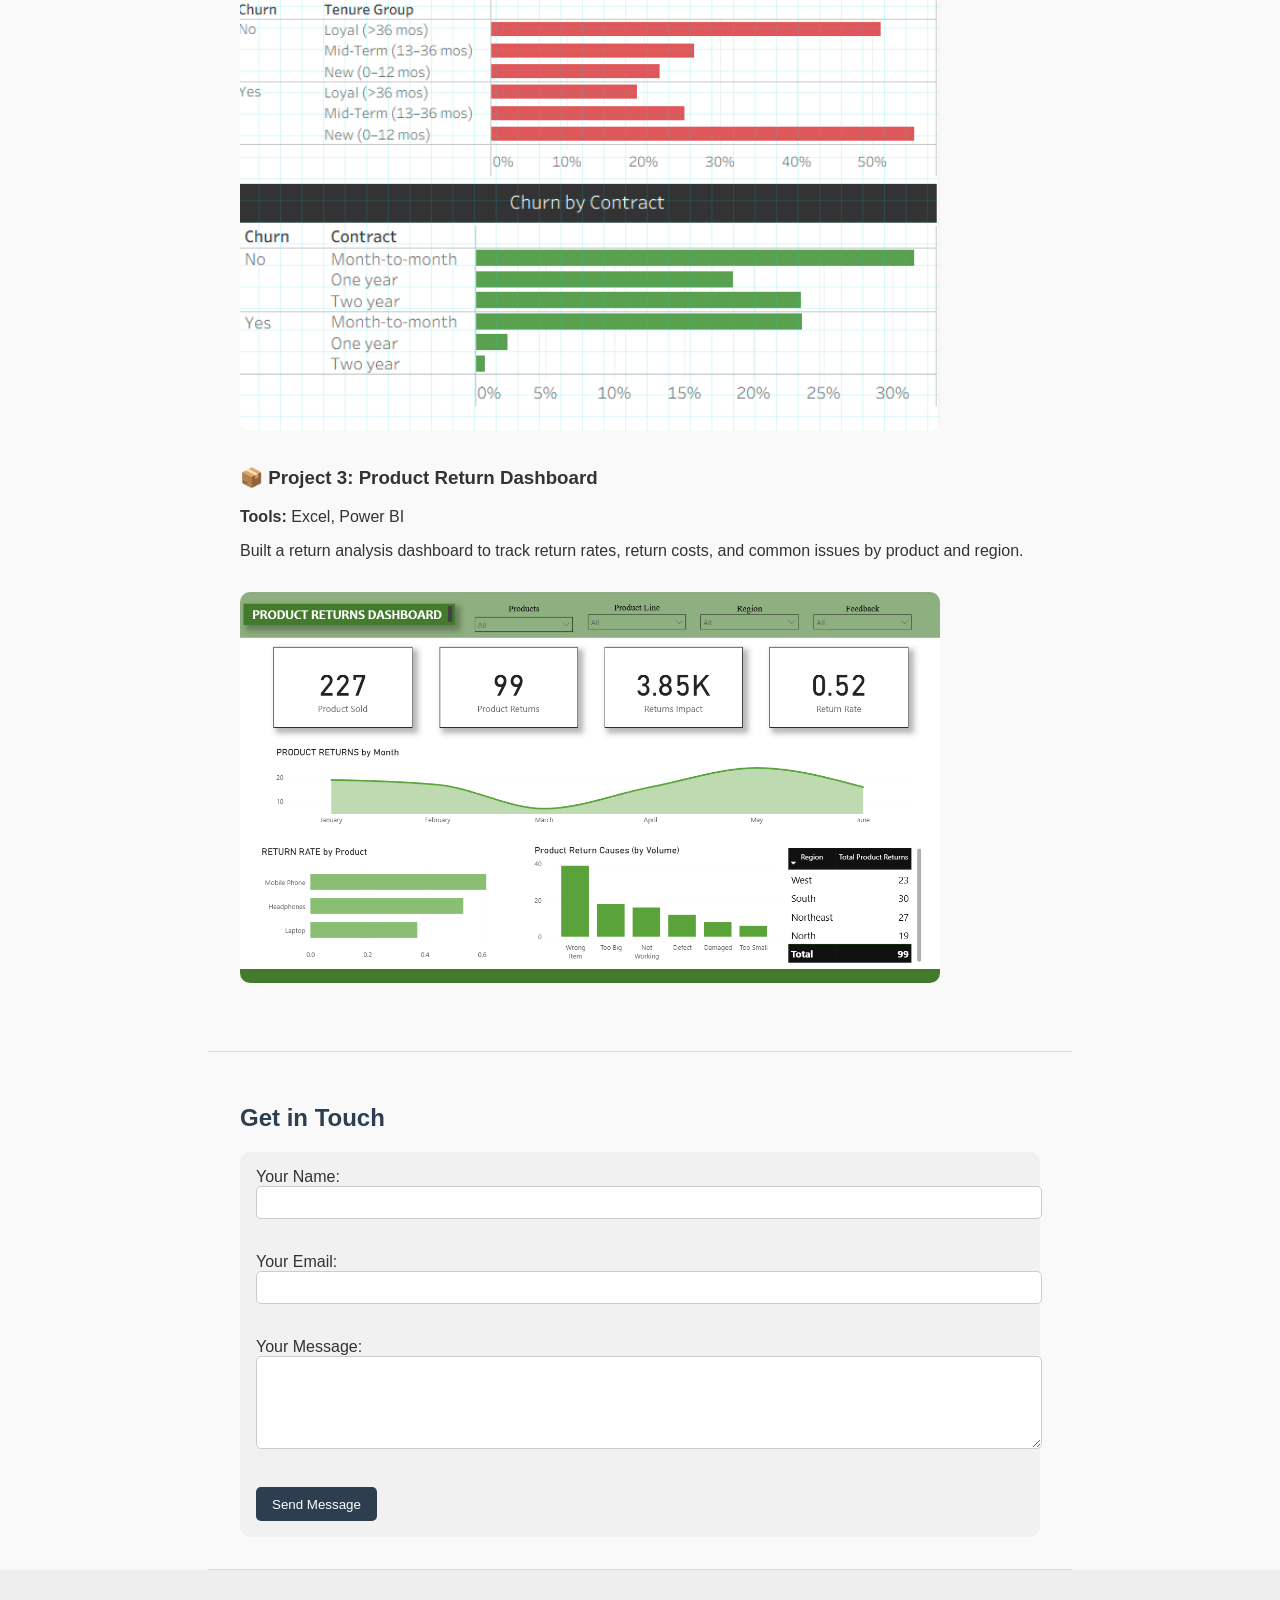
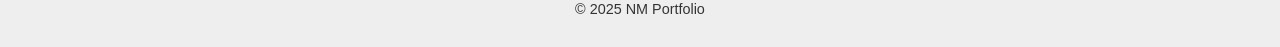
==== commit 81673553: "Update index.html" ====
--- a/index.html
+++ b/index.html
@@ -9,7 +9,7 @@
 <body>
 
   <header>
-    <h1>Noe's Data Analyst Portfolio</h1>
+    <h1>Noe's Data Analyst Portfolio (Updated)</h1>
     <p>📊 Excel · SQL · Power BI · Tableau</p>
   </header>
 
